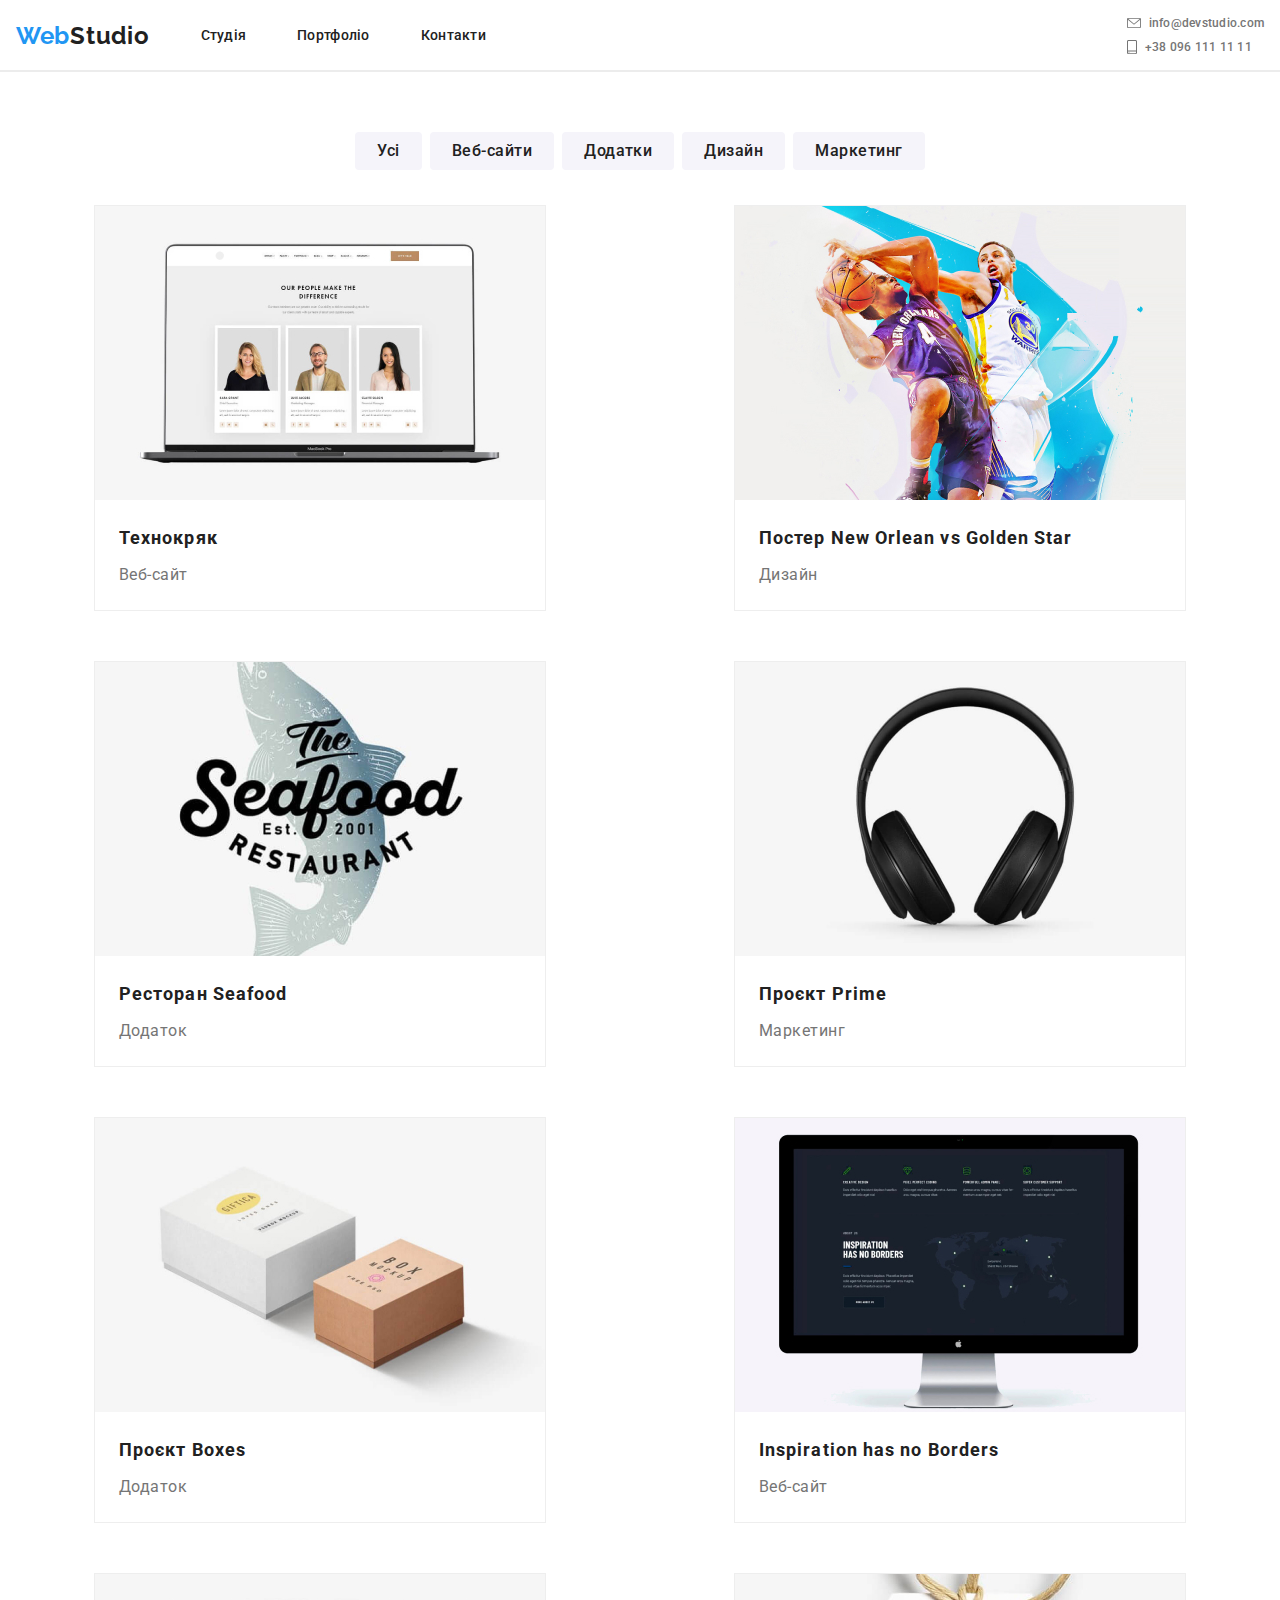
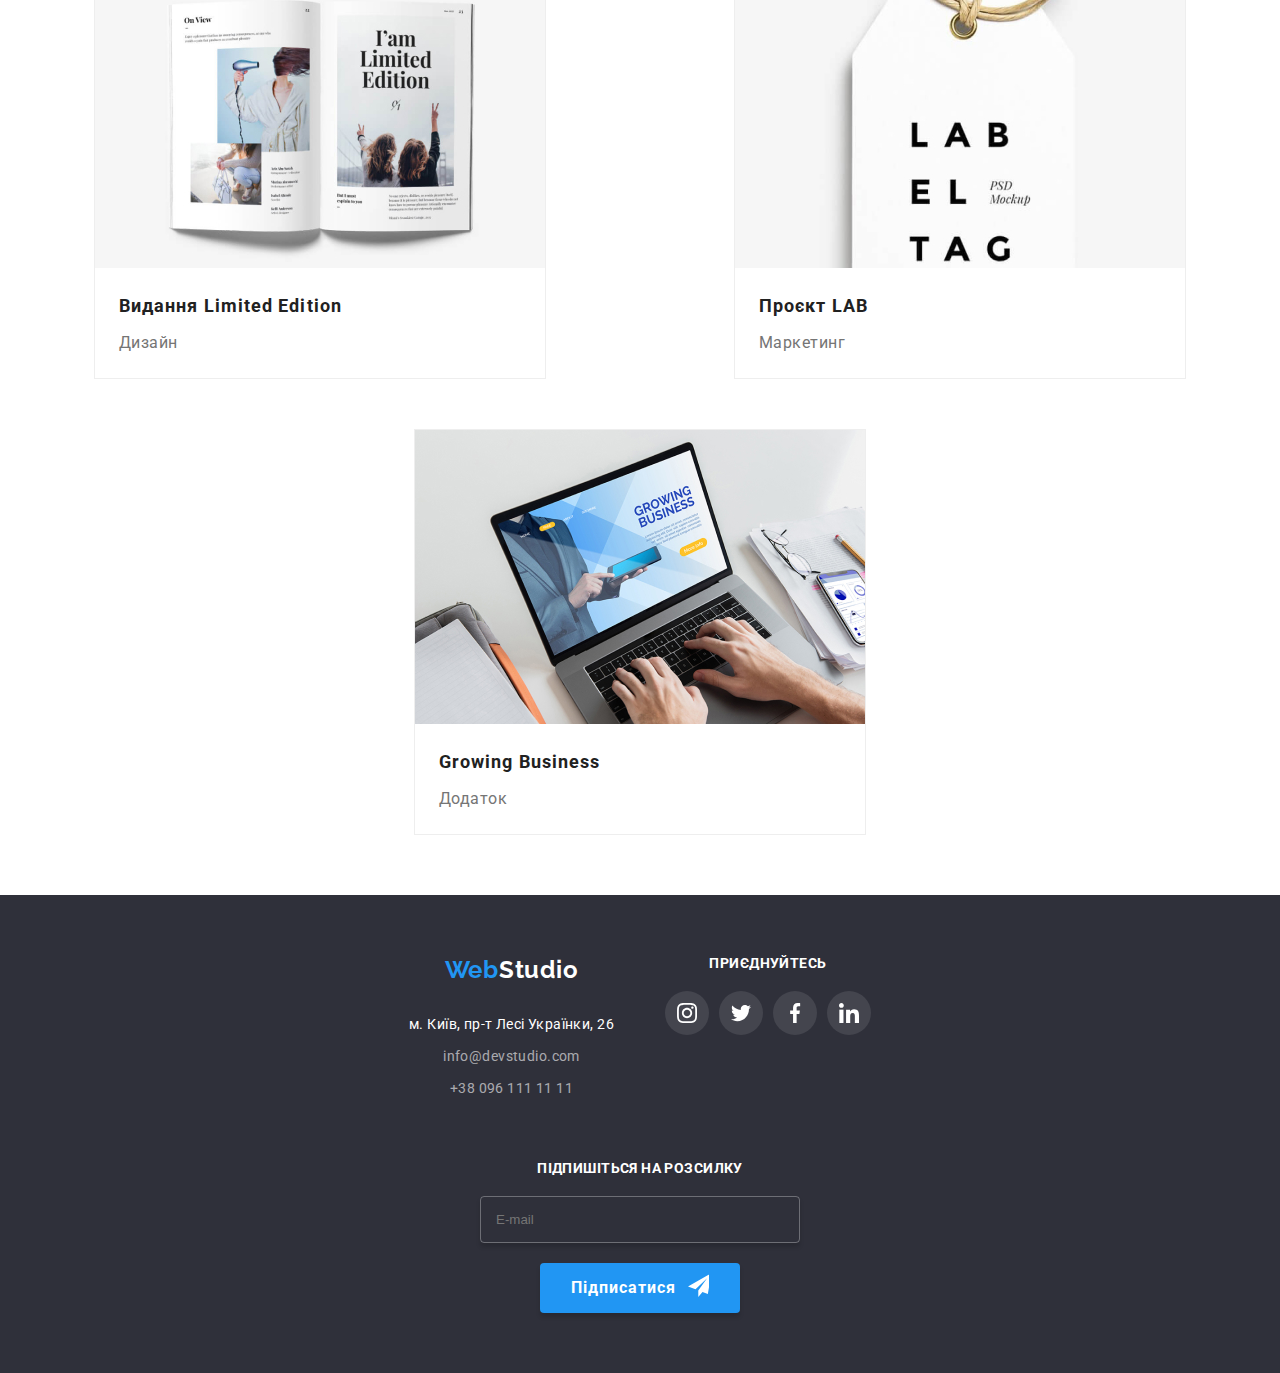
==== portfolio.html @ 5f11bb2f "готово" ====
<!DOCTYPE html>
<html lang="uk">
  <head>
    <meta charset="UTF-8" />
    <meta name="viewport" content="width=device-width, initial-scale=1.0" />
    <link rel="preconnect" href="https://fonts.googleapis.com" />
    <link rel="preconnect" href="https://fonts.gstatic.com" crossorigin />
    <link
      href="https://fonts.googleapis.com/css2?family=Fira+Sans:wght@400;700;900&family=Oleo+Script&family=Raleway:wght@700&family=Roboto:wght@400;500;700;900&display=swap"
      rel="stylesheet"
    />
    <link rel="stylesheet" href="/src/css/portfolio.css" />
    <title>Webstudio</title>
  </head>
  <body>
    <header class="header">
      <ul class="header__container container">
        <h2 class="header__logo logo">
          Web<span class="header__logo--active">Studio</span>
        </h2>
        <li class="list__item"><a href="index.html">Студія</a></li>
        <li class="list__item"><a href="portfolio.html">Портфоліо</a></li>
        <li class="list__item"><a href="">Контакти</a></li>
      </ul>
      <p class="header__navigation-menu"></p>
      <ul class="header__contacts">
        <li class="contacts__item"><a href="">info@devstudio.com</a></li>
        <li class="contacts__item"><a href="">+38 096 111 11 11</a></li>
      </ul>
    </header>

    <main class="main">
      <section class="projects main__projects">
        <h2 class="hidden">Наші проєкти</h2>
        <ul class="switchers projects__switchers">
          <li class="switcher">Усі</li>
          <li class="switcher">Веб-сайти</li>
          <li class="switcher">Додатки</li>
          <li class="switcher">Дизайн</li>
          <li class="switcher">Маркетинг</li>
        </ul>

        <ul class="projects__list">
          <li class="project list__project">
            <img
              src="/src/img/portfolio/project1.jpg"
              alt="project"
              class="project__img"
            />
            <div class="overlay project__overlay">
              <p class="overlay__text">
                Ресурс пропонує комплексні пропозиції з різним рівнем
                функціоналу та сервісів. Все це дозволить відвідувачу отримати
                вичерпні відомості про компанію чи приватну особу.
              </p>
            </div>
            <h3 class="project__title">Технокряк</h3>
            <p class="project__category">Веб-сайт</p>
          </li>
          <li class="project list__project">
            <img
              src="/src/img/portfolio/project2.jpg"
              alt="Project"
              class="project__img"
            />
            <h3 class="project__title">Постер New Orlean vs Golden Star</h3>
            <p class="project__category">Дизайн</p>
            <div class="overlay project__overlay">
              <p class="overlay__text">
                Ресурс пропонує комплексні пропозиції з різним рівнем
                функціоналу та сервісів. Все це дозволить відвідувачу отримати
                вичерпні відомості про компанію чи приватну особу.
              </p>
            </div>
          </li>
          <li class="project list__project">
            <img
              src="/src/img/portfolio/project3.jpg"
              alt="Project"
              class="project__img"
            />
            <h3 class="project__title">Ресторан Seafood</h3>
            <p class="project__category">Додаток</p>
            <div class="overlay project__overlay">
              <p class="overlay__text">
                Ресурс пропонує комплексні пропозиції з різним рівнем
                функціоналу та сервісів. Все це дозволить відвідувачу отримати
                вичерпні відомості про компанію чи приватну особу.
              </p>
            </div>
          </li>
          <li class="project list__project">
            <img
              src="/src/img/portfolio/company4.jpg"
              alt="Project"
              class="project__img"
            />
            <h3 class="project__title">Проєкт Prime</h3>
            <p class="project__category">Маркетинг</p>
            <div class="overlay project__overlay">
              <p class="overlay__text">
                Ресурс пропонує комплексні пропозиції з різним рівнем
                функціоналу та сервісів. Все це дозволить відвідувачу отримати
                вичерпні відомості про компанію чи приватну особу.
              </p>
            </div>
          </li>
          <li class="project list__project">
            <img
              src="/src/img/portfolio/project5.jpg"
              alt="Project"
              class="project__img"
            />
            <h3 class="project__title">Проєкт Boxes</h3>
            <p class="project__category">Додаток</p>
            <div class="overlay project__overlay">
              <p class="overlay__text">
                Ресурс пропонує комплексні пропозиції з різним рівнем
                функціоналу та сервісів. Все це дозволить відвідувачу отримати
                вичерпні відомості про компанію чи приватну особу.
              </p>
            </div>
          </li>
          <li class="project list__project">
            <img
              src="/src/img/portfolio/project6.jpg"
              alt="Project"
              class="project__img"
            />
            <h3 class="project__title">Inspiration has no Borders</h3>
            <p class="project__category">Веб-сайт</p>
            <div class="overlay project__overlay">
              <p class="overlay__text">
                Ресурс пропонує комплексні пропозиції з різним рівнем
                функціоналу та сервісів. Все це дозволить відвідувачу отримати
                вичерпні відомості про компанію чи приватну особу.
              </p>
            </div>
          </li>
          <li class="project list__project">
            <img
              src="/src/img/portfolio/project7.jpg"
              alt="Project"
              class="project__img"
            />
            <h3 class="project__title">Видання Limited Edition</h3>
            <p class="project__category">Дизайн</p>
            <div class="overlay project__overlay">
              <p class="overlay__text">
                Ресурс пропонує комплексні пропозиції з різним рівнем
                функціоналу та сервісів. Все це дозволить відвідувачу отримати
                вичерпні відомості про компанію чи приватну особу.
              </p>
            </div>
          </li>
          <li class="project list__project">
            <img
              src="/src/img/portfolio/project8.jpg"
              alt="Project"
              class="project__img"
            />
            <h3 class="project__title">Проєкт LAB</h3>
            <p class="project__category">Маркетинг</p>
            <div class="overlay project__overlay">
              <p class="overlay__text">
                Ресурс пропонує комплексні пропозиції з різним рівнем
                функціоналу та сервісів. Все це дозволить відвідувачу отримати
                вичерпні відомості про компанію чи приватну особу.
              </p>
            </div>
          </li>
          <li class="project list__project">
            <img
              src="/src/img/portfolio/project9.jpg"
              alt="Project"
              class="project__img"
            />
            <h3 class="project__title">Growing Business</h3>
            <p class="project__category">Додаток</p>
            <div class="overlay project__overlay">
              <p class="overlay__text">
                Ресурс пропонує комплексні пропозиції з різним рівнем
                функціоналу та сервісів. Все це дозволить відвідувачу отримати
                вичерпні відомості про компанію чи приватну особу.
              </p>
            </div>
          </li>
        </ul>
      </section>
    </main>

    <footer class="footer">
      <div class="footer__container container">
        <div class="footer__wrapper">
          <div class="information__container">
            <h2 class="footer__logo logo">
              Web<span class="footer__logo--active">Studio</span>
            </h2>
            <a href="" class="footer__information footer__information--active"
              >м. Київ, пр-т Лесі Українки, 26</a
            ><a href="" class="footer__information">info@devstudio.com</a
            ><a href="" class="footer__information">+38 096 111 11 11</a>
          </div>
          <section class="social-media footer__social-media">
            <h3 class="social-media__title">Приєднуйтесь</h3>
            <div class="social-media__links">
              <a href="" class="social-media__link">
                <div class="social-media__wrapper">
                  <svg
                    class="socialmedia__icon social-media__icon"
                    id="instagram"
                  >
                    <use
                      href="/src/img/our-team/icons.svg#icon-instagram"
                    ></use>
                  </svg>
                </div>
              </a>
              <a href="" class="social-media__link">
                <div class="social-media__wrapper">
                  <svg
                    class="socialmedia__icon social-media__icon"
                    id="twitter"
                  >
                    <use href="/src/img/our-team/icons.svg#icon-twitter"></use>
                  </svg>
                </div>
              </a>
              <a href="" class="social-media__link">
                <div class="social-media__wrapper">
                  <svg
                    class="socialmedia__icon social-media__icon"
                    id="facebook"
                  >
                    <use href="/src/img/our-team/icons.svg#icon-facebook"></use>
                  </svg>
                </div>
              </a>
              <a href="" class="social-media__link">
                <div class="social-media__wrapper">
                  <svg
                    class="socialmedia__icon social-media__icon"
                    id="linkedin"
                  >
                    <use href="/src/img/our-team/icons.svg#icon-linkedin"></use>
                  </svg>
                </div>
              </a>
            </div>
          </section>
        </div>
        <section class="mailing footer__mailing">
          <h2 class="mailing__title">Підпишіться на розсилку</h2>
          <div class="mailing__container container">
            <input type="email" class="mailing__input" placeholder="E-mail" />
            <button class="mailing__btn">Підписатися</button>
          </div>
        </section>
      </div>
    </footer>
    <script src="/src/js/modal.js"></script>
  </body>
</html>
---- src/css/portfolio.css ----
* {
  margin: 0;
  padding: 0;
  box-sizing: border-box;
}

h1,
h2,
h3,
h4,
h5,
h6 {
  font-weight: inherit;
  font-size: inherit;
}

ul {
  list-style: none;
}

a {
  color: inherit;
  text-decoration: none;
}

button {
  outline: none;
  border: none;
  color: inherit;
  cursor: pointer;
}

body {
  color: #212121;
  font-family: "Roboto", sans-serif;
  font-size: 14px;
  font-weight: 400;
}

.container {
  min-width: 320px;
}

img {
  width: 100%;
  display: block;
  max-width: 100%;
}

.btn {
  border-radius: 4px;
  background: #2196f3;
  box-shadow: 0px 4px 4px 0px rgba(0, 0, 0, 0.15);
}

.logo {
  color: #2196f3;
  font-family: Roboto;
  font-size: 24px;
  font-weight: 700;
  font-family: Raleway;
  letter-spacing: 0.72px;
}

.socialmedia__icon {
  width: 20px;
  height: 20px;
  fill: #757575;
  transition: fill 250ms cubic-bezier(0.4, 0, 0.2, 1);
}
.socialmedia__icon:hover {
  fill: #fff;
}

.hidden {
  display: none;
}

.header {
  padding: 16px;
  display: flex;
  justify-content: space-between;
  align-items: center;
  border-bottom: 1px solid #ECECEC;
}
.header__navigation-menu::after {
  content: "";
  background-image: url(/src/img/header/menu.svg);
  width: 40px;
  height: 40px;
  display: block;
}
.header__container {
  display: flex;
  align-items: center;
}
.header__contacts {
  display: flex;
  flex-direction: column;
  gap: 10px;
}
.header__contacts:hover {
  color: #2196f3;
}

.list__item {
  color: #212121;
  font-family: Roboto;
  font-size: 14px;
  font-weight: 500;
  letter-spacing: 0.28px;
  transition: color 250ms cubic-bezier(0.4, 0, 0.2, 1);
  transition: border-bottom 250ms cubic-bezier(0.4, 0, 0.2, 1);
}
.list__item:hover {
  color: #2196f3;
  border-bottom: 2px solid #2196f3;
  border-radius: 2px;
}

.header__logo--active {
  color: #212121;
}

.contacts__item {
  color: #757575;
  font-family: Roboto;
  font-size: 12px;
  font-weight: 500;
  letter-spacing: 0.24px;
  display: flex;
  align-items: center;
  gap: 8px;
}
.contacts__item:hover {
  color: #2196f3;
  transition: color 250ms cubic-bezier(0.4, 0, 0.2, 1);
}

.contacts__item::before {
  content: "";
  background-image: url(/src/img/header/email.svg);
  width: 14px;
  height: 10px;
  display: block;
  filter: hue-rotate(200deg);
}

.contacts__item:hover {
  fill: #2196f3;
}

.contacts__item:nth-child(2):before {
  background-image: url(/src/img/header/phone.svg);
  background-repeat: no-repeat;
  width: 10px;
  height: 14px;
  background-position: center;
  filter: hue-rotate(200deg);
}

@media (max-width: 767px) {
  .header__contacts,
  .list__item {
    display: none;
  }
}
@media (min-width: 768px) {
  .header__navigation-menu {
    display: none;
  }
  .header__container {
    display: flex;
    gap: 51px;
  }
}
@media (min-width: 1600px) {
  .header {
    width: 1170px;
    margin: 0 auto;
  }
  .logo {
    font-size: 26px;
  }
  .header__contacts {
    flex-direction: row;
    gap: 30px;
  }
}
.footer {
  background-color: #2f303a;
  padding: 60px 0px;
  min-width: 320pxs;
}
.footer__logo {
  margin-bottom: 20px;
  text-align: center;
}
.footer__logo--active {
  color: #fff;
}
.footer__container {
  flex-direction: column;
  display: flex;
  align-items: center;
}
.footer__information {
  color: rgba(255, 255, 255, 0.6);
  font-family: Roboto;
  font-size: 14px;
  font-weight: 400;
  text-align: center;
  line-height: 24px; /* 171.429% */
  letter-spacing: 0.42px;
}
.footer__information--active {
  color: #fff;
}

.information__container {
  gap: 8px;
  flex-direction: column;
  margin-bottom: 60px;
  display: flex;
}

.social-media__title {
  color: #fff;
  font-family: Roboto;
  font-size: 14px;
  font-weight: 700;
  letter-spacing: 0.42px;
  text-transform: uppercase;
  text-align: center;
  margin-bottom: 20px;
}
.social-media__wrapper {
  width: 44px;
  height: 44px;
  padding: 12px;
  background-color: rgba(255, 255, 255, 0.1);
  border: 0px solid "Raleway", sans-serif;
  border-radius: 50%;
}
.social-media__wrapper:hover {
  background-color: #2196f3;
  transition: background-color 250ms cubic-bezier(0.4, 0, 0.2, 1);
}
.social-media__links {
  display: flex;
  gap: 10px;
}
.social-media__icon {
  fill: #fff;
}
.social-media__icon:hover {
  fill: #fff;
}

.footer__social-media {
  margin-bottom: 60px;
}

.mailing {
  display: flex;
  flex-direction: column;
  align-items: center;
  gap: 20px;
}
.mailing__title {
  color: #fff;
  font-family: Roboto;
  font-size: 14px;
  font-weight: 700;
  text-align: center;
  letter-spacing: 0.42px;
  text-transform: uppercase;
}
.mailing__input {
  background-color: transparent;
  outline: none;
  border: none;
  border-radius: 4px;
  border: 1px solid rgba(255, 255, 255, 0.3);
  box-shadow: 0px 4px 4px 0px rgba(0, 0, 0, 0.15);
  padding: 15px;
  min-width: 320px;
  color: #757575;
}
.mailing__container {
  padding: 0px 15px;
  display: flex;
  justify-content: center;
  gap: 20px;
  flex-direction: column;
  align-items: center;
}
.mailing__btn {
  color: #fff;
  font-family: Roboto;
  font-size: 16px;
  font-weight: 700;
  text-align: center;
  display: flex;
  gap: 12px;
  line-height: 30px; /* 187.5% */
  letter-spacing: 0.96px;
  padding: 10px 31px;
  background-color: #2196f3;
  border-radius: 4px;
  background: #2196f3;
  box-shadow: 0px 4px 4px 0px rgba(0, 0, 0, 0.15);
  max-width: 200px;
}
.mailing__btn::after {
  content: "";
  background-image: url(/src/img/footer/plane.svg);
  width: 24px;
  height: 24px;
  display: block;
}

@media (min-width: 768px) {
  .footer__wrapper {
    display: flex;
    min-width: 564px;
    justify-content: space-evenly;
  }
}
@media (min-width: 1600px) {
  .footer__container {
    flex-direction: row;
    max-width: 1170px;
    margin: 0 auto;
    justify-content: space-evenly;
  }
  .footer__wrapper {
    align-items: center;
  }
  .information__container {
    justify-content: center;
    margin-bottom: 0;
    text-align: left;
  }
  .mailing {
    align-items: flex-start;
  }
  .mailing__container {
    padding: 0;
    flex-direction: row;
    gap: 12px;
  }
  .footer__social-media {
    margin-bottom: 0;
  }
  .footer__logo {
    text-align: left;
  }
  .footer__information {
    text-align: left;
  }
  .social-media__title {
    text-align: left;
  }
  .footer__mailing {
    margin-left: 90px;
  }
}
.switcher {
  color: #212121;
  font-family: Roboto;
  font-size: 16px;
  font-weight: 500;
  text-align: center;
  line-height: 26px; /* 162.5% */
  letter-spacing: 0.48px;
  padding: 6px 22px;
  border-radius: 4px;
  background: #f5f4fa;
}
.switcher:hover {
  color: #fff;
  background-color: #2196f3;
  transition: color 250ms cubic-bezier(0.4, 0, 0.2, 1);
  transition: background-color 250ms cubic-bezier(0.4, 0, 0.2, 1);
}

.main__projects {
  padding-top: 60px;
  padding-inline: 15px;
  border-top: 1px solid #ECECEC;
}

.switchers {
  display: flex;
  gap: 8px;
  flex-wrap: wrap;
}

.projects__switchers {
  margin-bottom: 50px;
}

@media (min-width: 768px) {
  .switchers {
    justify-content: center;
    margin-bottom: 35px;
  }
}
.projects__list {
  display: flex;
  flex-direction: column;
  gap: 30px;
  padding-bottom: 60px;
}

.project {
  border: 1px solid #eee;
}
.project:hover {
  box-shadow: 1px 4px 6px 0px rgba(0, 0, 0, 0.16), 0px 4px 4px 0px rgba(0, 0, 0, 0.06), 0px 1px 1px 0px rgba(0, 0, 0, 0.12);
  transition: box-shadow 250ms cubic-bezier(0.4, 0, 0.2, 1);
}
.project__img {
  margin-bottom: 20px;
}
.project__title {
  color: #212121;
  font-family: Roboto;
  font-size: 18px;
  font-weight: 700;
  line-height: 36px; /* 200% */
  letter-spacing: 1.08px;
  margin-bottom: 4px;
  padding: 0px 24px;
}
.project__category {
  color: #757575;
  font-family: Roboto;
  font-size: 16px;
  font-weight: 400;
  padding: 0px 24px 20px 24px;
  line-height: 30px; /* 187.5% */
  letter-spacing: 0.48px;
}

.list__project {
  max-width: 450px;
  margin: 0 auto;
}

@media (min-width: 768px) {
  .list__project {
    margin: 0 auto;
    max-width: 554px;
    max-height: 640px;
  }
  .projects__list {
    flex-direction: row;
    flex-wrap: wrap;
    row-gap: 50px;
  }
}
@media (min-width: 1600px) {
  .projects__list {
    width: 1450px;
    margin: 0 auto;
    row-gap: 30px;
  }
  .list__project {
    max-width: 451px;
    max-height: 403px;
  }
}
.project {
  position: relative;
  overflow: hidden;
}

.overlay {
  transform: translateY(-100%);
  background: rgba(33, 150, 243, 0.9);
  flex-grow: 1;
  width: 100%;
  height: 294px;
  position: absolute;
  top: 0;
  transition: transform 250ms cubic-bezier(0.4, 0, 0.2, 1);
  left: 0;
}

.overlay__text {
  color: #fff;
  font-family: Roboto;
  font-size: 18px;
  font-weight: 400;
  line-height: 28px; /* 155.556% */
  letter-spacing: 0.54px;
  padding: 63px 24px;
}

.project:hover .overlay {
  transform: translateY(0%);
}
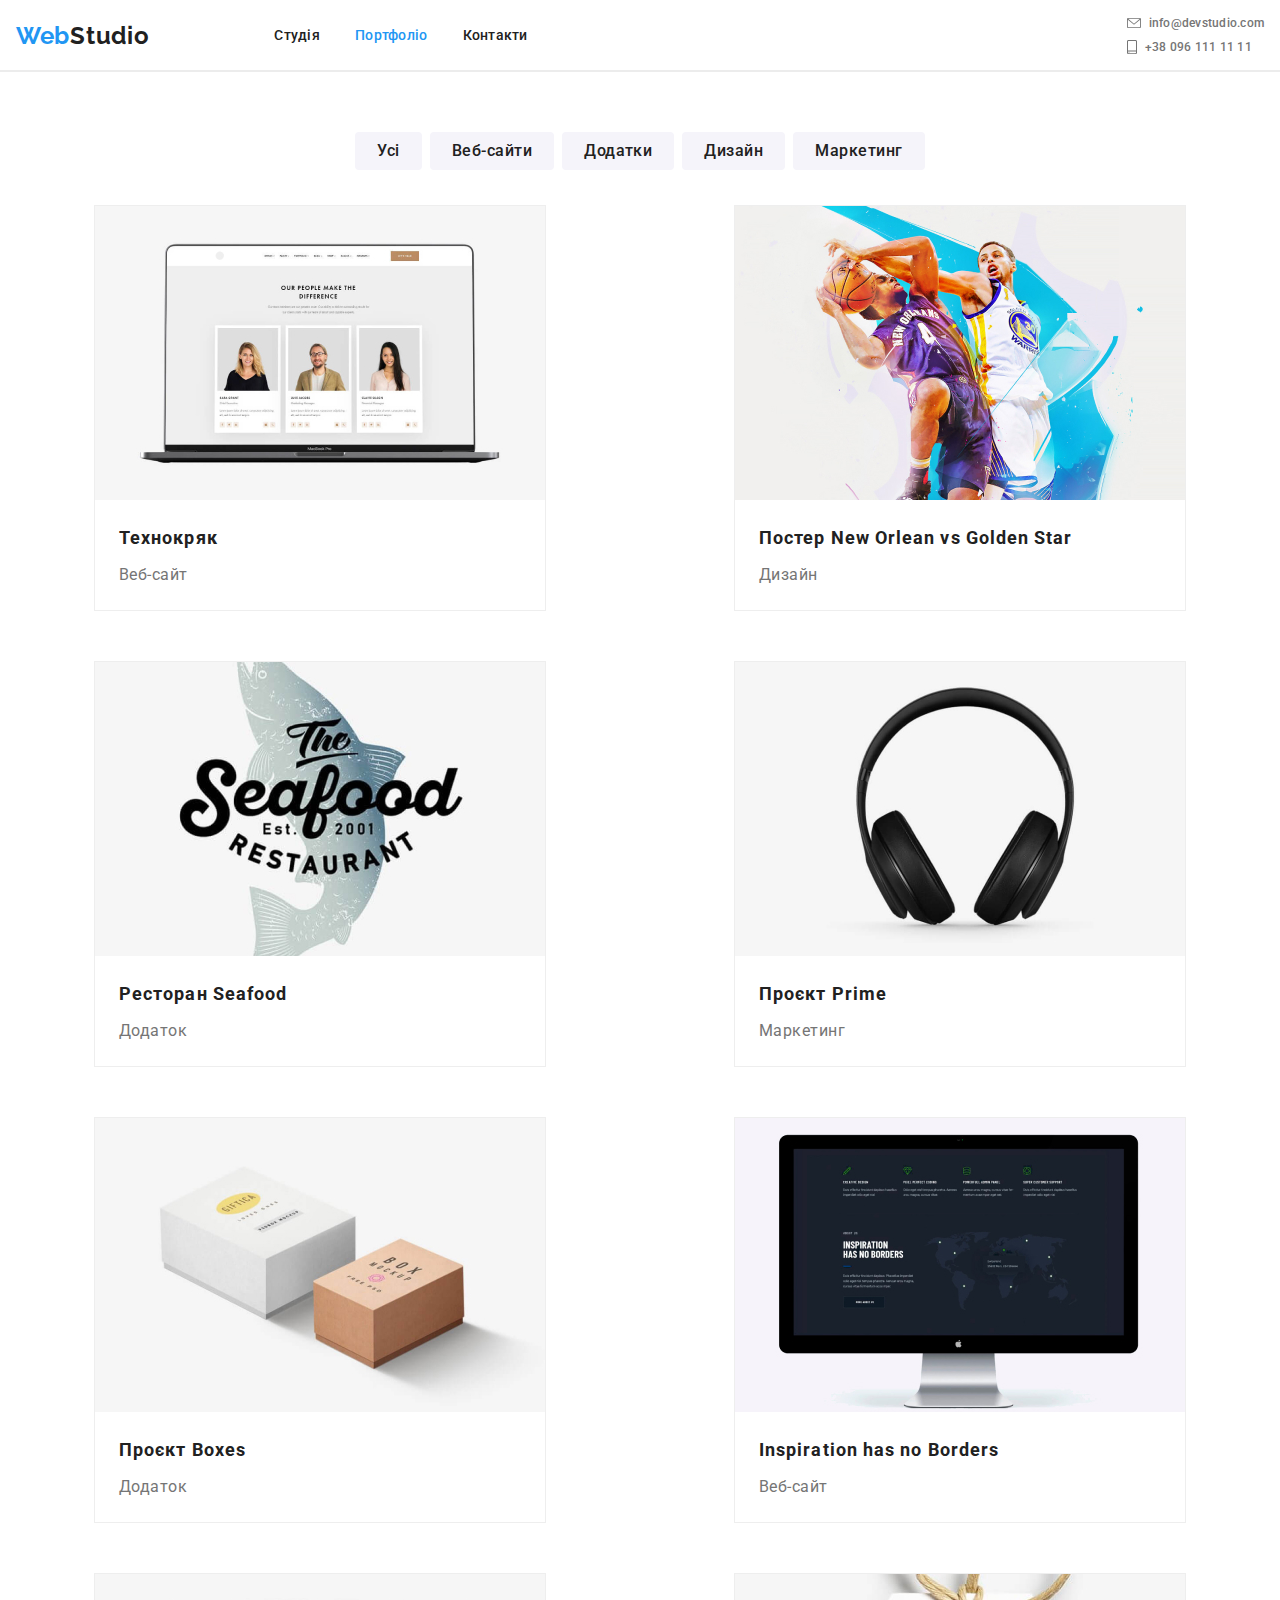
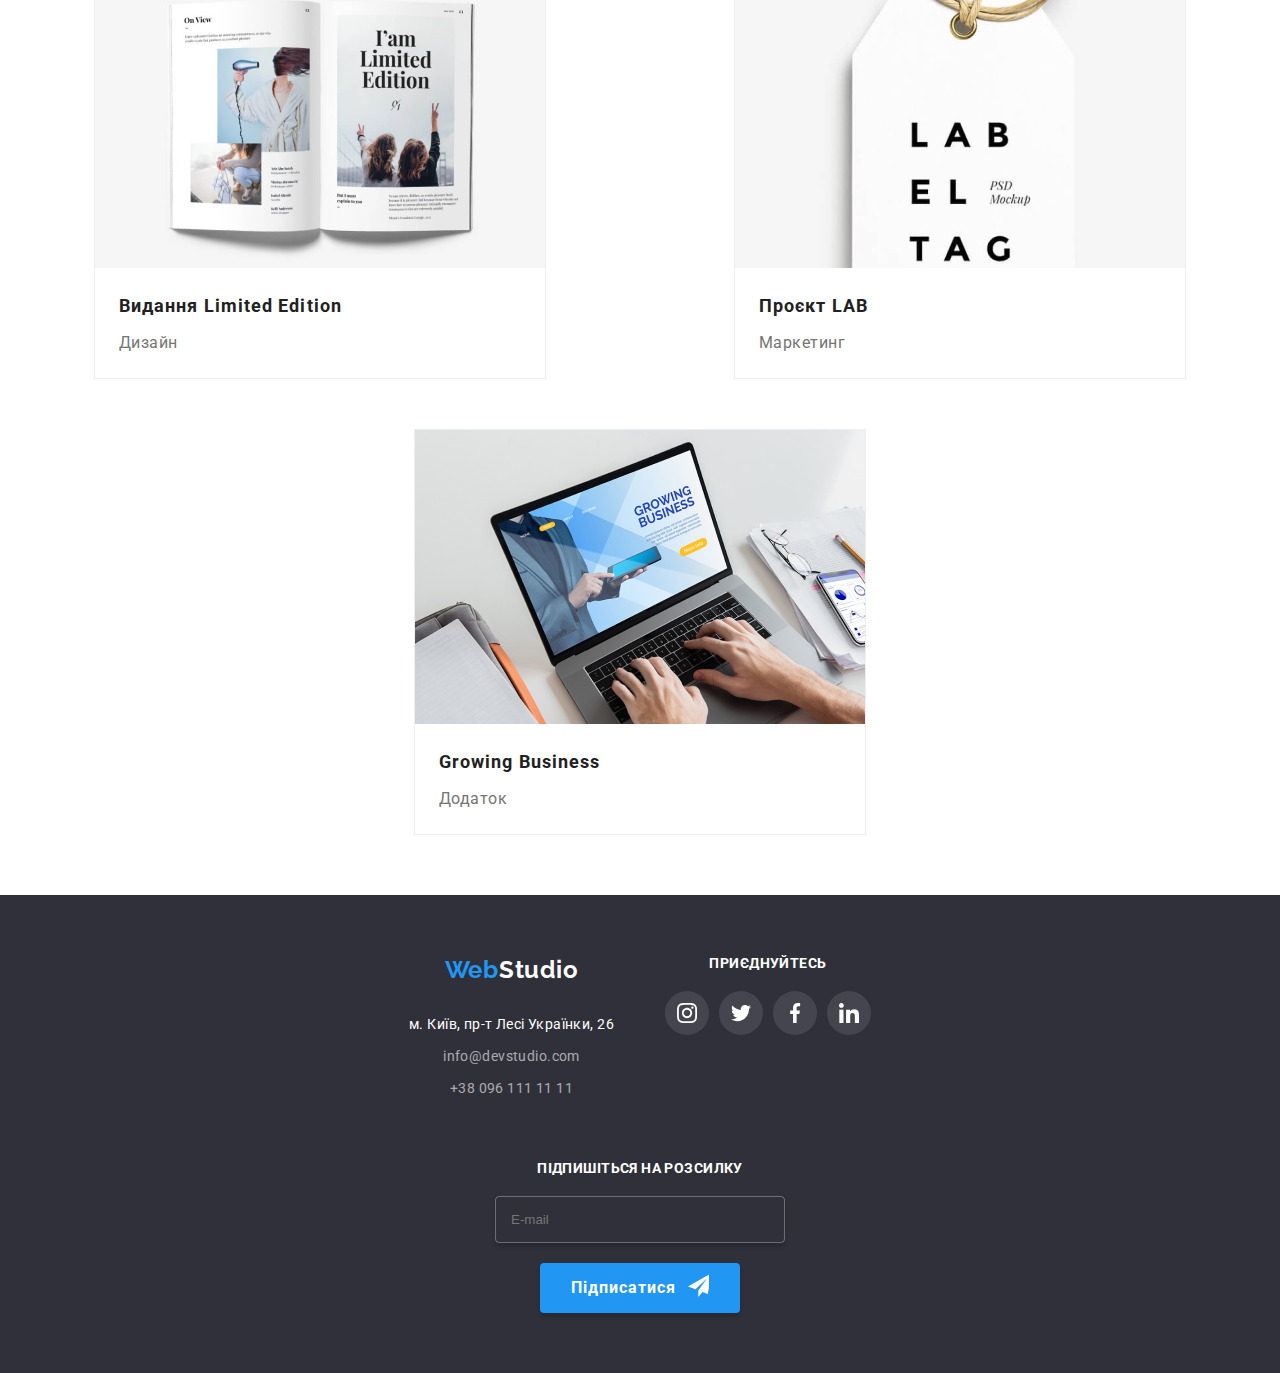
==== commit 77afc798: "Коміт" ====
--- a/portfolio.html
+++ b/portfolio.html
@@ -14,19 +14,55 @@
   </head>
   <body>
     <header class="header">
-      <ul class="header__container container">
-        <h2 class="header__logo logo">
-          Web<span class="header__logo--active">Studio</span>
-        </h2>
-        <li class="list__item"><a href="index.html">Студія</a></li>
-        <li class="list__item"><a href="portfolio.html">Портфоліо</a></li>
-        <li class="list__item"><a href="">Контакти</a></li>
-      </ul>
-      <p class="header__navigation-menu"></p>
-      <ul class="header__contacts">
-        <li class="contacts__item"><a href="">info@devstudio.com</a></li>
-        <li class="contacts__item"><a href="">+38 096 111 11 11</a></li>
-      </ul>
+      <h2 class="header__logo logo">
+        Web<span class="header__logo--active">Studio</span>
+      </h2>
+      <nav class="header__nav nav" data-menu>
+        <div class="header__nav-list nav__list">
+          <ul class="links">
+            <li class="list__item nav__item">
+              <a class="nav__link" href="index.html">Студія</a>
+            </li>
+            <li class="list__item nav__item">
+              <a class="nav__link nav__link--opened" href="portfolio.html"
+                >Портфоліо</a
+              >
+            </li>
+            <li class="list__item nav__item">
+              <a class="nav__link" href="">Контакти</a>
+            </li>
+          </ul>
+          <div class="nav__list-wrapper">
+            <ul class="contacts">
+              <li class="contacts__item nav__item list__item">
+                <a href="" class="nav__link nav__link--active"
+                  >info@devstudio.com</a
+                >
+              </li>
+              <li class="contacts__item nav__item list__item">
+                <a href="" class="nav__link">+38 096 111 11 11</a>
+              </li>
+            </ul>
+            <ul class="socialmedia-menu nav__socialmedia">
+              <li class="nav__item list__item socialmedia__item">
+                <a class="nav__link menu__link" href="">Instagram</a>
+              </li>
+              <li class="nav__item list__item socialmedia__item">
+                <a class="nav__link menu__link" href="">Twitter</a>
+              </li>
+              <li class="nav__item list__item socialmedia__item">
+                <a class="nav__link menu__link" href="">Facebook</a>
+              </li>
+              <li class="nav__item list__item socialmedia__item">
+                <a class="nav__link menu__link" href="">LinkedIn</a>
+              </li>
+            </ul>
+          </div>
+        </div>
+        <button class="nav__btn btn-menu" data-open_btn>
+          <span class="btn-menu__icon"></span>
+        </button>
+      </nav>
     </header>
 
     <main class="main">
@@ -258,6 +294,7 @@
         </section>
       </div>
     </footer>
-    <script src="/src/js/modal.js"></script>
+    <script src="/src/js/mobile-menu.js"></script>
+
   </body>
 </html>
--- a/src/css/portfolio.css
+++ b/src/css/portfolio.css
@@ -35,6 +35,7 @@
   font-family: "Roboto", sans-serif;
   font-size: 14px;
   font-weight: 400;
+  overflow: scroll;
 }
 
 .container {
@@ -79,9 +80,9 @@
 .header {
   padding: 16px;
   display: flex;
+  border-bottom: 1px solid #ECECEC;
   justify-content: space-between;
   align-items: center;
-  border-bottom: 1px solid #ECECEC;
 }
 .header__navigation-menu::after {
   content: "";
@@ -92,6 +93,7 @@
 }
 .header__container {
   display: flex;
+  justify-content: space-between;
   align-items: center;
 }
 .header__contacts {
@@ -101,6 +103,10 @@
 }
 .header__contacts:hover {
   color: #2196f3;
+}
+.header__nav-list {
+  display: flex;
+  gap: 51px;
 }
 
 .list__item {
@@ -161,7 +167,7 @@
 
 @media (max-width: 767px) {
   .header__contacts,
-  .list__item {
+  .header__nav-list {
     display: none;
   }
 }
@@ -172,6 +178,10 @@
   .header__container {
     display: flex;
     gap: 51px;
+    justify-content: space-between;
+  }
+  .nav__socialmedia {
+    display: none;
   }
 }
 @media (min-width: 1600px) {
@@ -187,10 +197,180 @@
     gap: 30px;
   }
 }
+.nav__btn {
+  display: none;
+}
+
+.no-scroll {
+  overflow: hidden;
+}
+
+@media (max-width: 767px) {
+  .btn-menu {
+    display: block;
+    width: 30px;
+    height: 30px;
+    position: relative;
+    background-color: transparent;
+  }
+  .btn-menu__icon,
+  .btn-menu__icon::before,
+  .btn-menu__icon::after {
+    content: "";
+    width: 100%;
+    height: 2px;
+    position: absolute;
+    left: 0;
+    background-color: #333;
+    transition: transform 0.3s ease-in 0.3s;
+    transition: top 0.1s ease-in;
+    z-index: 1000;
+  }
+  .btn-menu__icon {
+    top: calc(50% - 1px);
+  }
+  .btn-menu__icon::after {
+    top: 8px;
+  }
+  .btn-menu__icon::before {
+    top: -8px;
+  }
+  .nav__list {
+    display: none;
+  }
+  .menu-open .btn-menu__icon::before,
+  .menu-open .btn-menu__icon::after {
+    top: 0;
+  }
+  .menu-open .btn-menu__icon {
+    transform: rotate(-45deg);
+  }
+  .menu-open .btn-menu__icon::after {
+    transform: rotate(90deg);
+  }
+  .nav__list {
+    position: fixed;
+    top: 0;
+    left: 0;
+    width: 100%;
+    display: flex;
+    height: 100%;
+    padding: 40px 48px;
+    background-color: #fff;
+    flex-direction: column;
+    row-gap: 10px;
+    transform: translateX(-100%);
+    transition: transform 0.3s ease-in;
+    justify-content: space-between;
+    z-index: 999;
+  }
+  .menu-open .nav__list {
+    transform: translateX(0);
+  }
+  .socialmedia-menu {
+    opacity: 0;
+  }
+  .menu-open .socialmedia-menu {
+    opacity: 1;
+  }
+  .nav__link {
+    color: #212121;
+    font-family: Roboto;
+    font-size: 40px;
+    font-weight: 500x;
+  }
+}
+.socialmedia-menu {
+  display: none;
+  gap: 10px;
+}
+
+.menu__link {
+  color: #2196f3;
+  font-family: Roboto;
+  font-size: 18px;
+  font-weight: 500;
+}
+
+.socialmedia__item {
+  padding-right: 10px;
+  border-right: 1px solid #757575;
+}
+
+.socialmedia__item:nth-child(4) {
+  border: none;
+}
+
+.links {
+  display: flex;
+  gap: 35px;
+  flex-direction: column;
+}
+
+.nav__link--opened {
+  color: #2196f3;
+}
+
+.contacts {
+  display: flex;
+  flex-direction: column;
+  gap: 35px;
+}
+
+@media (max-width: 480px) {
+  .nav__link {
+    color: #212121;
+    font-family: Roboto;
+    font-size: 28px;
+    font-weight: 500x;
+  }
+  .menu__link {
+    color: #2196f3;
+    font-family: Roboto;
+    font-size: 12px;
+    font-weight: 500;
+  }
+}
+@media (max-width: 768px) {
+  .contacts__item::before {
+    display: none;
+  }
+  .header__nav-list {
+    padding-top: 100px;
+  }
+  .socialmedia-menu {
+    display: flex;
+  }
+  .nav__list-wrapper {
+    display: flex;
+    flex-direction: column;
+    gap: 65px;
+  }
+  .nav__link--active {
+    color: #2196f3;
+  }
+}
+@media (min-width: 769px) {
+  .links {
+    flex-direction: row;
+    align-items: center;
+  }
+  .contacts {
+    gap: 10px;
+  }
+  .header__nav {
+    width: 100%;
+  }
+  .header {
+    display: flex;
+    gap: 10%;
+  }
+  .header__nav-list {
+    justify-content: space-between;
+  }
+}
 .footer {
   background-color: #2f303a;
-  padding: 60px 0px;
-  min-width: 320pxs;
 }
 .footer__logo {
   margin-bottom: 20px;
@@ -203,6 +383,7 @@
   flex-direction: column;
   display: flex;
   align-items: center;
+  padding: 60px 0px;
 }
 .footer__information {
   color: rgba(255, 255, 255, 0.6);
@@ -284,7 +465,7 @@
   border: 1px solid rgba(255, 255, 255, 0.3);
   box-shadow: 0px 4px 4px 0px rgba(0, 0, 0, 0.15);
   padding: 15px;
-  min-width: 320px;
+  width: 100%;
   color: #757575;
 }
 .mailing__container {
@@ -407,6 +588,10 @@
     margin-bottom: 35px;
   }
 }
+.projects {
+  min-width: 350px;
+}
+
 .projects__list {
   display: flex;
   flex-direction: column;
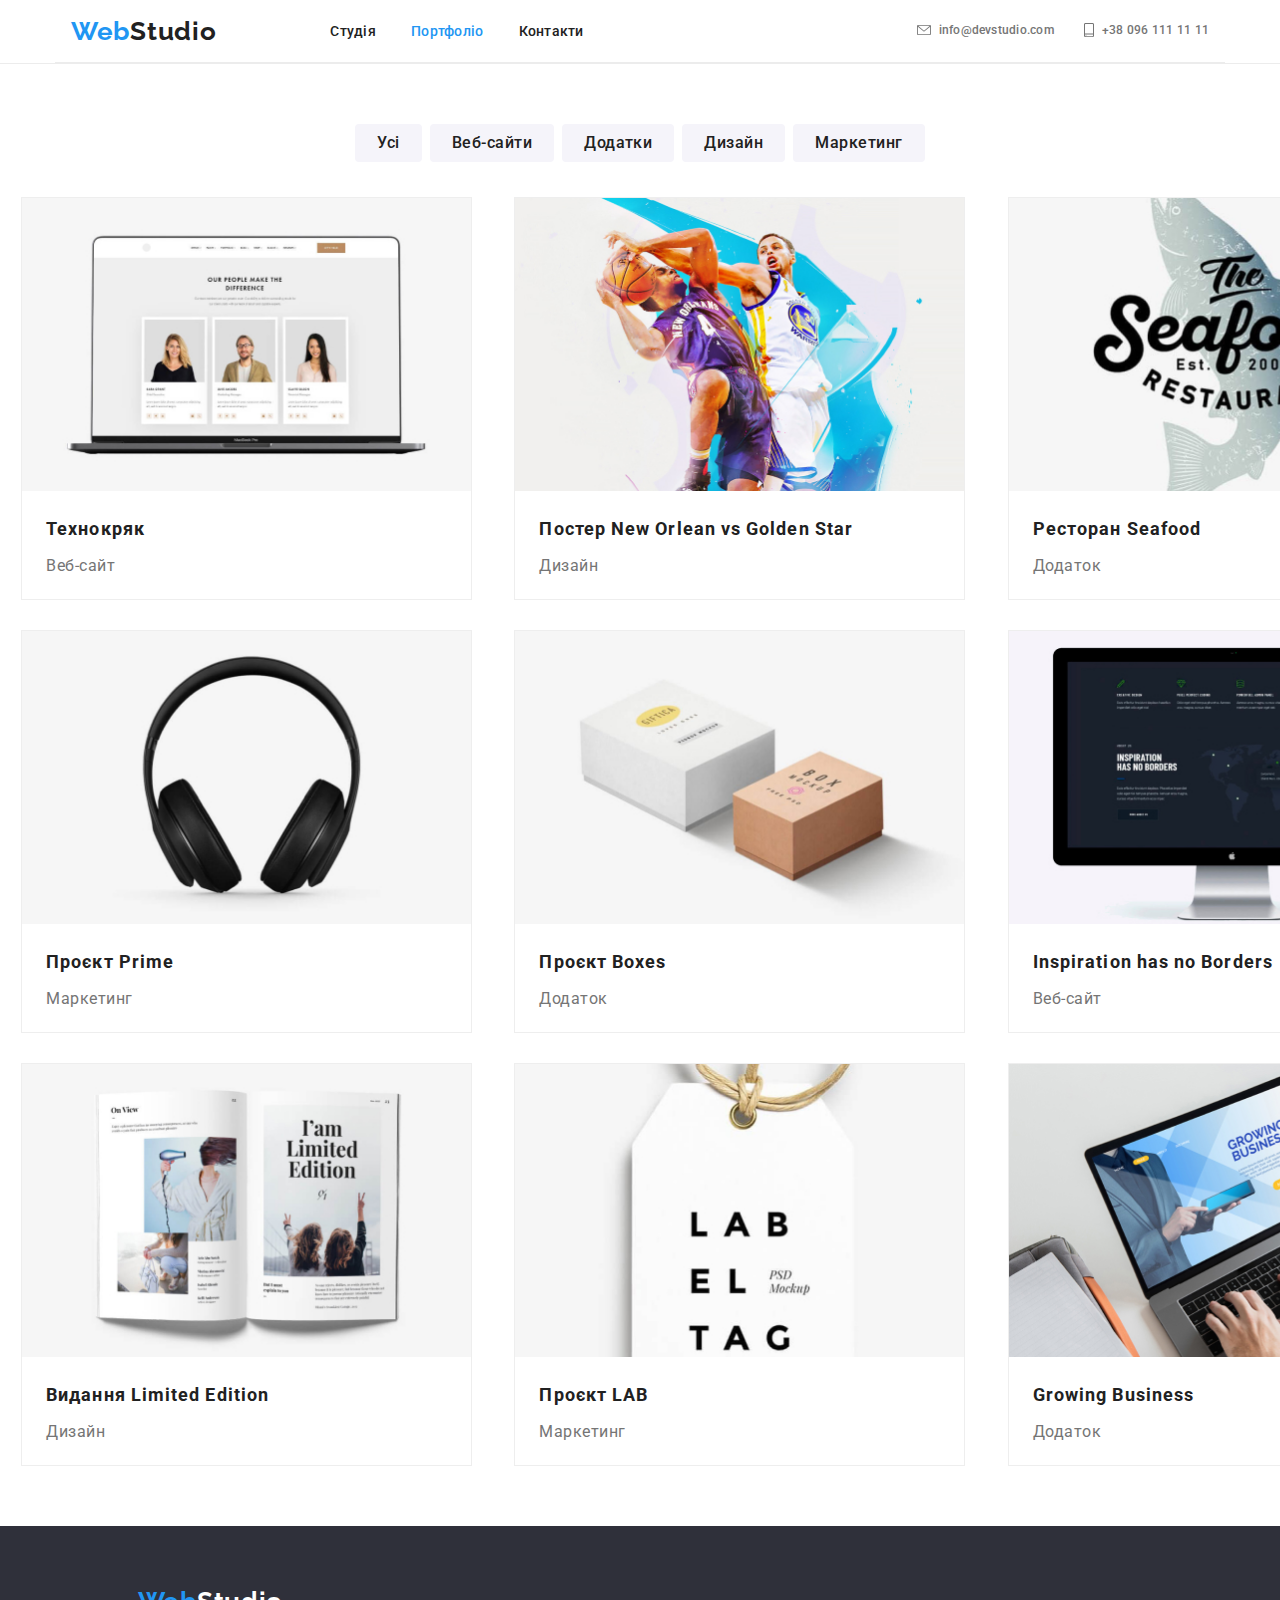
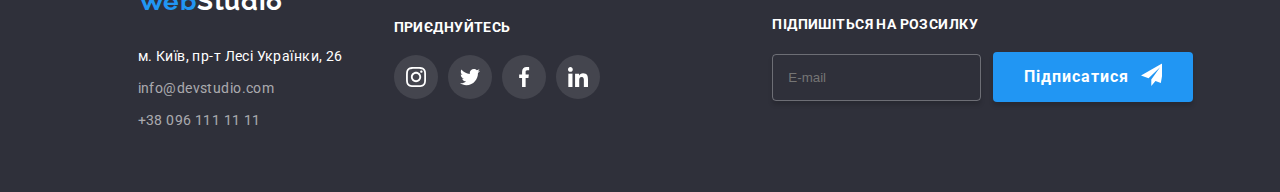
==== commit 0f405974: "Змінив класи, виправив помилки пов'язані з футером, хедером та меню" ====
--- a/portfolio.html
+++ b/portfolio.html
@@ -15,45 +15,45 @@
   <body>
     <header class="header">
       <h2 class="header__logo logo">
-        Web<span class="header__logo--active">Studio</span>
+        Web<span class="logo--active">Studio</span>
       </h2>
       <nav class="header__nav nav" data-menu>
-        <div class="header__nav-list nav__list">
-          <ul class="links">
-            <li class="list__item nav__item">
-              <a class="nav__link" href="index.html">Студія</a>
+        <div class="menu nav__list">
+          <ul class="menu__list links">
+            <li class="links__item">
+              <a class="links__link" href="index.html">Студія</a>
             </li>
-            <li class="list__item nav__item">
-              <a class="nav__link nav__link--opened" href="portfolio.html"
+            <li class="links__item">
+              <a class="links__link links__link--opened" href="portfolio.html"
                 >Портфоліо</a
               >
             </li>
-            <li class="list__item nav__item">
-              <a class="nav__link" href="">Контакти</a>
+            <li class="links__item">
+              <a class="links__link" href="">Контакти</a>
             </li>
           </ul>
           <div class="nav__list-wrapper">
-            <ul class="contacts">
-              <li class="contacts__item nav__item list__item">
-                <a href="" class="nav__link nav__link--active"
+            <ul class="menu__contacts contacts">
+              <li class="contacts__item">
+                <a href="" class="contacts__link contacts__link--active"
                   >info@devstudio.com</a
                 >
               </li>
-              <li class="contacts__item nav__item list__item">
+              <li class="contacts__item">
                 <a href="" class="nav__link">+38 096 111 11 11</a>
               </li>
             </ul>
-            <ul class="socialmedia-menu nav__socialmedia">
-              <li class="nav__item list__item socialmedia__item">
+            <ul class="socialmedia menu__socialmedia">
+              <li class="socialmedia__item">
                 <a class="nav__link menu__link" href="">Instagram</a>
               </li>
-              <li class="nav__item list__item socialmedia__item">
+              <li class="socialmedia__item">
                 <a class="nav__link menu__link" href="">Twitter</a>
               </li>
-              <li class="nav__item list__item socialmedia__item">
+              <li class="socialmedia__item">
                 <a class="nav__link menu__link" href="">Facebook</a>
               </li>
-              <li class="nav__item list__item socialmedia__item">
+              <li class="socialmedia__item">
                 <a class="nav__link menu__link" href="">LinkedIn</a>
               </li>
             </ul>
@@ -295,6 +295,5 @@
       </div>
     </footer>
     <script src="/src/js/mobile-menu.js"></script>
-
   </body>
 </html>
--- a/src/css/portfolio.css
+++ b/src/css/portfolio.css
@@ -96,20 +96,22 @@
   justify-content: space-between;
   align-items: center;
 }
-.header__contacts {
+
+.contacts {
   display: flex;
   flex-direction: column;
   gap: 10px;
 }
-.header__contacts:hover {
+.contacts:hover {
   color: #2196f3;
 }
-.header__nav-list {
+
+.menu {
   display: flex;
   gap: 51px;
 }
 
-.list__item {
+.links__item {
   color: #212121;
   font-family: Roboto;
   font-size: 14px;
@@ -118,13 +120,23 @@
   transition: color 250ms cubic-bezier(0.4, 0, 0.2, 1);
   transition: border-bottom 250ms cubic-bezier(0.4, 0, 0.2, 1);
 }
-.list__item:hover {
+.links__item:hover {
   color: #2196f3;
   border-bottom: 2px solid #2196f3;
   border-radius: 2px;
 }
 
-.header__logo--active {
+.socialmedia__item {
+  transition: color 250ms cubic-bezier(0.4, 0, 0.2, 1);
+  transition: border-bottom 250ms cubic-bezier(0.4, 0, 0.2, 1);
+}
+.socialmedia__item:hover {
+  color: #2196f3;
+  border-bottom: 2px solid #2196f3;
+  border-radius: 2px;
+}
+
+.logo--active {
   color: #212121;
 }
 
@@ -137,10 +149,17 @@
   display: flex;
   align-items: center;
   gap: 8px;
+  transition: color 250ms cubic-bezier(0.4, 0, 0.2, 1);
+  transition: border-bottom 250ms cubic-bezier(0.4, 0, 0.2, 1);
 }
 .contacts__item:hover {
   color: #2196f3;
-  transition: color 250ms cubic-bezier(0.4, 0, 0.2, 1);
+  border-bottom: 2px solid #2196f3;
+  border-radius: 2px;
+}
+
+.contacts__item:nth-child(2):hover {
+  padding-bottom: 2px;
 }
 
 .contacts__item::before {
@@ -167,7 +186,7 @@
 
 @media (max-width: 767px) {
   .header__contacts,
-  .header__nav-list {
+  .menu {
     display: none;
   }
 }
@@ -184,7 +203,7 @@
     display: none;
   }
 }
-@media (min-width: 1600px) {
+@media (min-width: 1200px) {
   .header {
     width: 1170px;
     margin: 0 auto;
@@ -192,7 +211,7 @@
   .logo {
     font-size: 26px;
   }
-  .header__contacts {
+  .contacts {
     flex-direction: row;
     gap: 30px;
   }
@@ -267,20 +286,22 @@
   .menu-open .nav__list {
     transform: translateX(0);
   }
-  .socialmedia-menu {
+  .socialmedia {
     opacity: 0;
   }
-  .menu-open .socialmedia-menu {
+  .menu-open .socialmedia {
     opacity: 1;
   }
-  .nav__link {
+  .nav__link,
+  .links__link,
+  .contacts__link {
     color: #212121;
     font-family: Roboto;
-    font-size: 40px;
-    font-weight: 500x;
-  }
-}
-.socialmedia-menu {
+    font-size: 28px;
+    font-weight: 500;
+  }
+}
+.socialmedia {
   display: none;
   gap: 10px;
 }
@@ -301,28 +322,29 @@
   border: none;
 }
 
-.links {
+.menu__list {
   display: flex;
   gap: 35px;
   flex-direction: column;
 }
 
-.nav__link--opened {
+.nav__link--opened,
+.links__link--opened {
   color: #2196f3;
 }
 
-.contacts {
-  display: flex;
-  flex-direction: column;
-  gap: 35px;
+.nav__link:hover,
+.links__link:hover {
+  color: #2196f3;
 }
 
 @media (max-width: 480px) {
-  .nav__link {
+  .nav__link,
+  .links__link {
     color: #212121;
     font-family: Roboto;
     font-size: 28px;
-    font-weight: 500x;
+    font-weight: 500;
   }
   .menu__link {
     color: #2196f3;
@@ -330,15 +352,21 @@
     font-size: 12px;
     font-weight: 500;
   }
+  .links__link--opened {
+    color: #2196f3;
+    font-family: Roboto;
+    font-size: 28px;
+    font-weight: 500;
+  }
 }
 @media (max-width: 768px) {
   .contacts__item::before {
     display: none;
   }
-  .header__nav-list {
+  .menu {
     padding-top: 100px;
   }
-  .socialmedia-menu {
+  .socialmedia {
     display: flex;
   }
   .nav__list-wrapper {
@@ -346,17 +374,19 @@
     flex-direction: column;
     gap: 65px;
   }
-  .nav__link--active {
+  .contacts__link:hover {
     color: #2196f3;
   }
 }
+@media (max-width: 767px) {
+  .menu__contacts {
+    gap: 20px;
+  }
+}
 @media (min-width: 769px) {
-  .links {
+  .menu__list {
     flex-direction: row;
     align-items: center;
-  }
-  .contacts {
-    gap: 10px;
   }
   .header__nav {
     width: 100%;
@@ -365,7 +395,7 @@
     display: flex;
     gap: 10%;
   }
-  .header__nav-list {
+  .menu {
     justify-content: space-between;
   }
 }
@@ -396,6 +426,10 @@
 }
 .footer__information--active {
   color: #fff;
+}
+.footer__mailing {
+  min-width: 320px;
+  max-width: 570px;
 }
 
 .information__container {
@@ -465,7 +499,6 @@
   border: 1px solid rgba(255, 255, 255, 0.3);
   box-shadow: 0px 4px 4px 0px rgba(0, 0, 0, 0.15);
   padding: 15px;
-  width: 100%;
   color: #757575;
 }
 .mailing__container {
@@ -508,7 +541,7 @@
     justify-content: space-evenly;
   }
 }
-@media (min-width: 1600px) {
+@media (min-width: 1200px) {
   .footer__container {
     flex-direction: row;
     max-width: 1170px;
@@ -646,7 +679,7 @@
     row-gap: 50px;
   }
 }
-@media (min-width: 1600px) {
+@media (min-width: 1200px) {
   .projects__list {
     width: 1450px;
     margin: 0 auto;
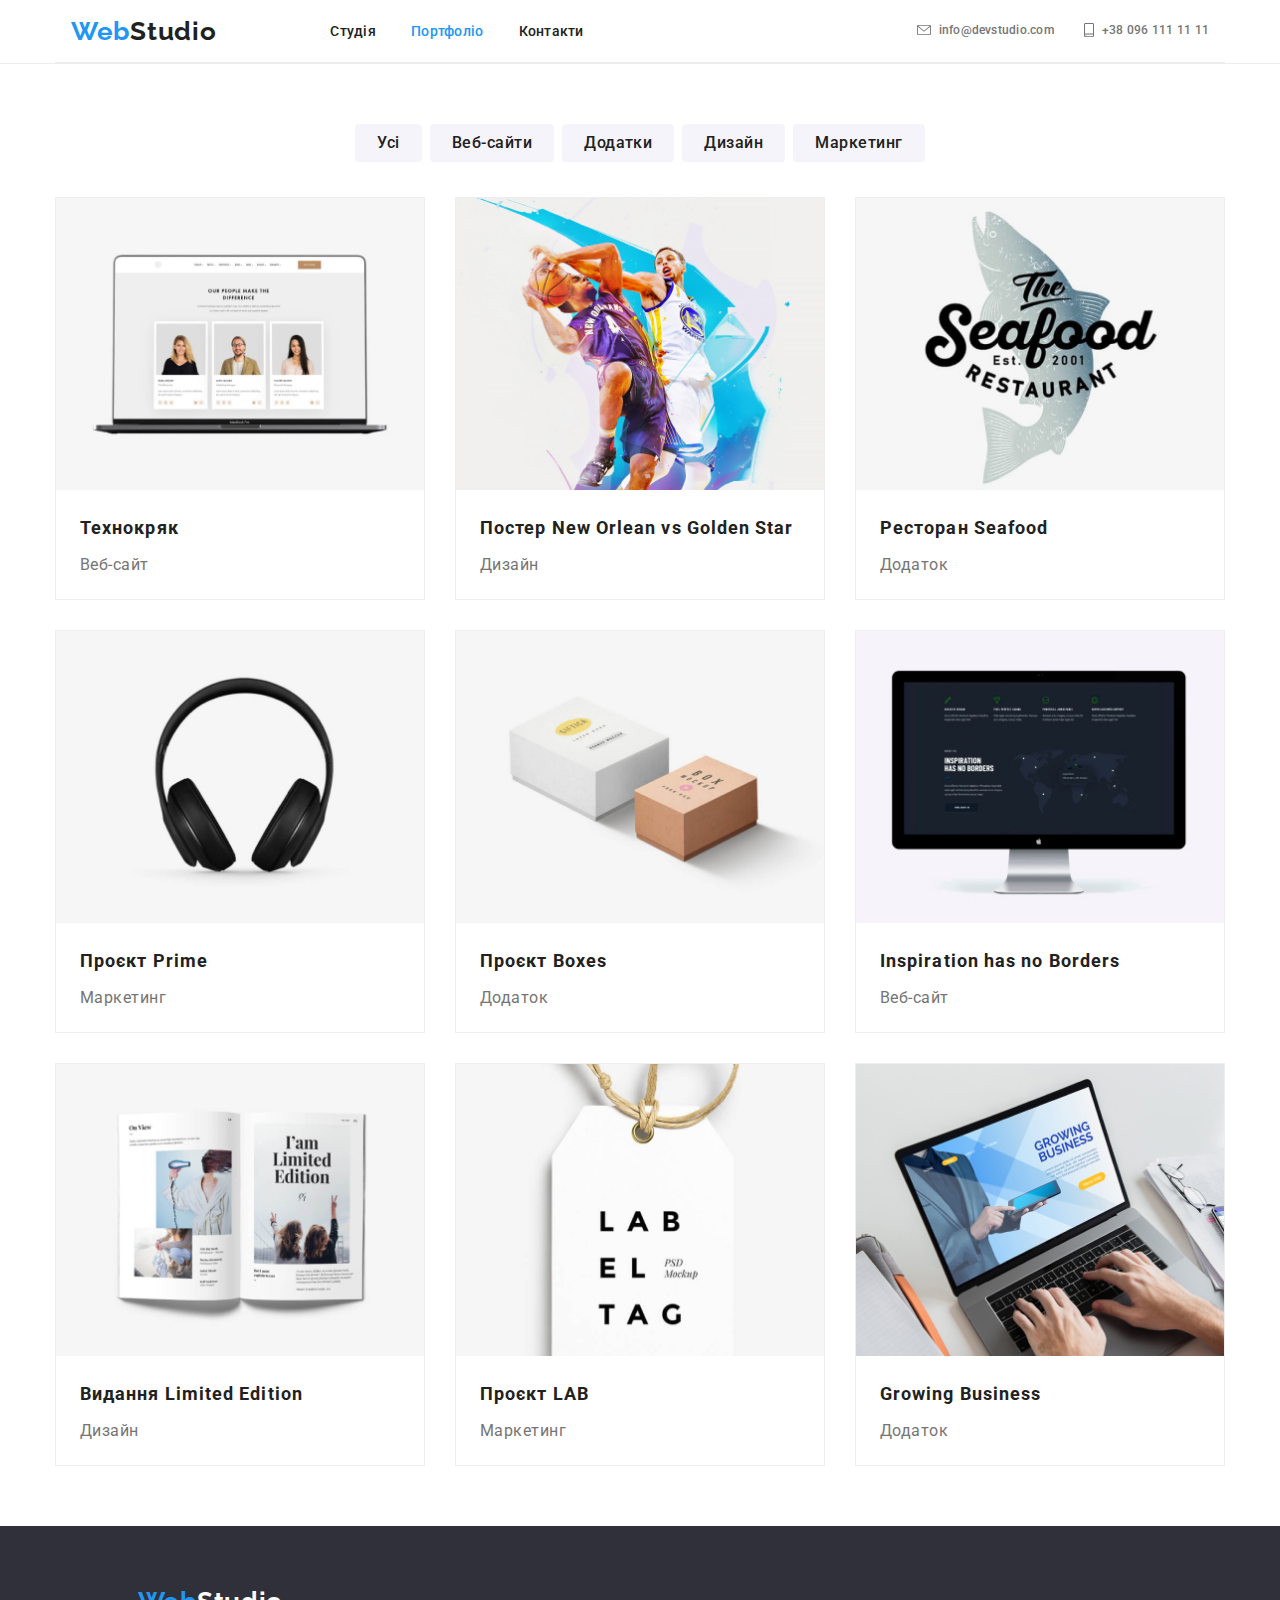
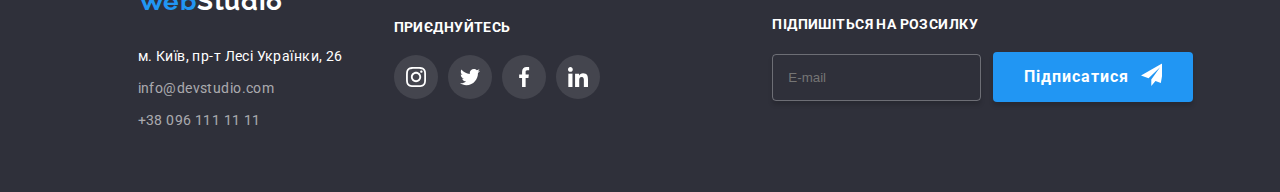
==== commit e9c49598: "Ретинізував декоративні та контентні зображення" ====
--- a/portfolio.html
+++ b/portfolio.html
@@ -79,6 +79,10 @@
         <ul class="projects__list">
           <li class="project list__project">
             <img
+              srcset="
+                ./src/img/portfolio/project1@1x.jpg 1x,
+                ./src/img/portfolio/project1@2x.jpg 2x
+              "
               src="/src/img/portfolio/project1.jpg"
               alt="project"
               class="project__img"
@@ -95,6 +99,10 @@
           </li>
           <li class="project list__project">
             <img
+              srcset="
+                ./src/img/portfolio/project2@1x.jpg 1x,
+                ./src/img/portfolio/project2@2x.jpg 2x
+              "
               src="/src/img/portfolio/project2.jpg"
               alt="Project"
               class="project__img"
@@ -111,6 +119,10 @@
           </li>
           <li class="project list__project">
             <img
+              srcset="
+                ./src/img/portfolio/project3@1x.jpg 1x,
+                ./src/img/portfolio/project3@2x.jpg 2x
+              "
               src="/src/img/portfolio/project3.jpg"
               alt="Project"
               class="project__img"
@@ -127,6 +139,10 @@
           </li>
           <li class="project list__project">
             <img
+              srcset="
+                ./src/img/portfolio/company4@1x.jpg 1x,
+                ./src/img/portfolio/company4@2x.jpg 2x
+              "
               src="/src/img/portfolio/company4.jpg"
               alt="Project"
               class="project__img"
@@ -143,6 +159,10 @@
           </li>
           <li class="project list__project">
             <img
+              srcset="
+                ./src/img/portfolio/project5@1x.jpg 1x,
+                ./src/img/portfolio/project5@2x.jpg 2x
+              "
               src="/src/img/portfolio/project5.jpg"
               alt="Project"
               class="project__img"
@@ -159,6 +179,10 @@
           </li>
           <li class="project list__project">
             <img
+              srcset="
+                ./src/img/portfolio/project6@1x.jpg 1x,
+                ./src/img/portfolio/project6@2x.jpg 2x
+              "
               src="/src/img/portfolio/project6.jpg"
               alt="Project"
               class="project__img"
@@ -175,6 +199,10 @@
           </li>
           <li class="project list__project">
             <img
+              srcset="
+                ./src/img/portfolio/project7@1x.jpg 1x,
+                ./src/img/portfolio/project7@2x.jpg 2x
+              "
               src="/src/img/portfolio/project7.jpg"
               alt="Project"
               class="project__img"
@@ -191,6 +219,10 @@
           </li>
           <li class="project list__project">
             <img
+              srcset="
+                ./src/img/portfolio/project8@1x.jpg 1x,
+                ./src/img/portfolio/project8@2x.jpg 2x
+              "
               src="/src/img/portfolio/project8.jpg"
               alt="Project"
               class="project__img"
@@ -207,6 +239,10 @@
           </li>
           <li class="project list__project">
             <img
+              srcset="
+                ./src/img/portfolio/project9@1x.jpg 1x,
+                ./src/img/portfolio/project9@2x.jpg 2x
+              "
               src="/src/img/portfolio/project9.jpg"
               alt="Project"
               class="project__img"
--- a/src/css/portfolio.css
+++ b/src/css/portfolio.css
@@ -681,12 +681,12 @@
 }
 @media (min-width: 1200px) {
   .projects__list {
-    width: 1450px;
+    width: 1170px;
     margin: 0 auto;
     row-gap: 30px;
   }
   .list__project {
-    max-width: 451px;
+    max-width: 370px;
     max-height: 403px;
   }
 }
